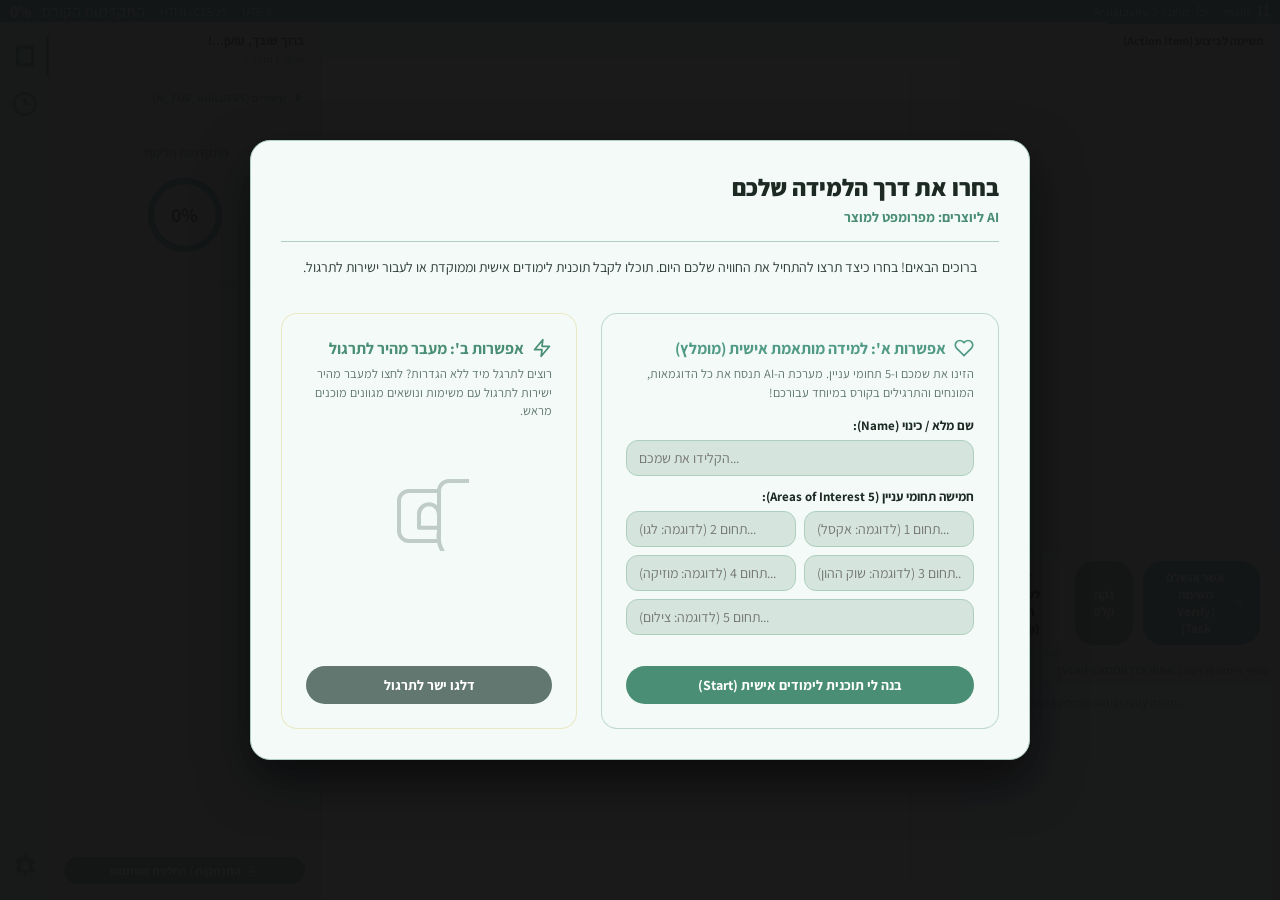
==== index.html @ 53466cd1 "feat: design premium side-by-side path choice layout on onboarding screen" ====
<!DOCTYPE html>
<html lang="he" dir="rtl">
<head>
    <meta charset="UTF-8">
    <meta name="viewport" content="width=device-width, initial-scale=1.0">
    <title>AI ליוצרים: מפרומפט למוצר | AI for Builders</title>
    <!-- Google Fonts: Assistant for Hebrew, Fira Code for code snippets -->
    <link rel="preconnect" href="https://fonts.googleapis.com">
    <link rel="preconnect" href="https://fonts.gstatic.com" crossorigin>
    <link href="https://fonts.googleapis.com/css2?family=Assistant:wght@300;400;600;700;800&family=Fira+Code:wght@400;500;700&display=swap" rel="stylesheet">
    <link rel="stylesheet" href="styles.css">
</head>
<body class="ide-theme-vscode">
    <div class="app-container">
        <!-- Status Bar at the very bottom -->
        <footer class="ide-status-bar">
            <div class="status-left">
                <span class="status-item git-branch">
                    <svg class="icon" viewBox="0 0 16 16" width="14" height="14"><path fill="currentColor" d="M5 3.25a.75.75 0 1 1-1.5 0 .75.75 0 0 1 1.5 0zm0 2.122a2.25 2.25 0 1 0-1.5 0v5.256a2.251 2.251 0 1 0 1.5 0V5.372zm-1.5 7.378a.75.75 0 1 1 1.5 0 .75.75 0 0 1-1.5 0zm9.25-9.5a.75.75 0 1 1-1.5 0 .75.75 0 0 1 1.5 0zm0 2.122a2.25 2.25 0 1 0-1.5 0v5.256a2.251 2.251 0 1 0 1.5 0V5.372zm-1.5 7.378a.75.75 0 1 1 1.5 0 .75.75 0 0 1-1.5 0z"></path></svg>
                    <span>main</span>
                </span>
                <span class="status-item sync-status">
                    <svg class="icon spin" viewBox="0 0 16 16" width="14" height="14"><path fill="currentColor" d="M8 3a5 5 0 1 0 4.546 2.914.5.5 0 0 1 .908-.417A6 6 0 1 1 8 2v1z"></path><path fill="currentColor" d="M8 4.4a.5.5 0 0 1 .5.5v3a.5.5 0 0 1-.5.5H5a.5.5 0 0 1 0-1h2.5V4.9a.5.5 0 0 1 .5-.5z"></path></svg>
                    <span id="sync-text">מחובר ל-Antigravity</span>
                </span>
            </div>
            <div class="status-right">
                <span class="status-item">UTF-8</span>
                <span class="status-item">HTML/CSS/JS</span>
                <span class="status-item project-progress-percent">התקדמות הקורס: <strong id="progress-percent">0%</strong></span>
            </div>
        </footer>

        <!-- Main IDE Layout -->
        <main class="ide-workspace">
            
            <!-- 1. Activity Bar (RTL rightmost panel) -->
            <nav class="ide-activity-bar">
                <div class="activity-top">
                    <button class="activity-btn active" data-tab="explorer" title="סייר קבצים (שיעורים)">
                        <svg viewBox="0 0 16 16" width="24" height="24"><path fill="currentColor" d="M12.5 1h-9c-.8 0-1.5.7-1.5 1.5v11c0 .8.7 1.5 1.5 1.5h9c.8 0 1.5-.7 1.5-1.5v-11c0-.8-.7-1.5-1.5-1.5zm-.5 12h-8V3h8v10z"></path></svg>
                    </button>
                    <button class="activity-btn" id="btn-progress-sidebar" title="מדד התקדמות">
                        <svg viewBox="0 0 16 16" width="24" height="24"><path fill="currentColor" d="M8 0a8 8 0 1 0 8 8A8 8 0 0 0 8 0zm0 14.5a6.5 6.5 0 1 1 6.5-6.5 6.51 6.51 0 0 1-6.5 6.5zM9 4H7v5h5V7H9z"></path></svg>
                    </button>
                </div>
                <div class="activity-bottom">
                    <button class="activity-btn" id="btn-settings" title="הגדרות עיצוב">
                        <svg viewBox="0 0 16 16" width="24" height="24"><path fill="currentColor" d="M9.1 1.046a1 1 0 0 0-1.9 0l-.3 1.503a5.53 5.53 0 0 0-1.12.647l-1.393-.687a1 1 0 0 0-1.3.364l-1 1.732a1 1 0 0 0 .22 1.348l1.192.937a5.57 5.57 0 0 0 0 1.298l-1.192.937a1 1 0 0 0-.22 1.348l1 1.732a1 1 0 0 0 1.3.364l1.393-.687a5.53 5.53 0 0 0 1.12.647l.3 1.503a1 1 0 0 0 1.9 0l.3-1.503a5.53 5.53 0 0 0 1.12-.647l1.393.687a1 1 0 0 0 1.3-.364l1-1.732a1 1 0 0 0-.22-1.348l-1.192-.937a5.57 5.57 0 0 0 0-1.298l1.192-.937a1 1 0 0 0 .22-1.348l-1-1.732a1 1 0 0 0-1.3-.364l-1.393.687a5.53 5.53 0 0 0-1.12-.647L9.1 1.046zM8 11a3 3 0 1 1 0-6 3 3 0 0 1 0 6z"></path></svg>
                    </button>
                </div>
            </nav>

            <!-- 2. Sidebar (Explorer & Lessons List) -->
            <aside class="ide-sidebar" id="explorer-sidebar">
                <div class="sidebar-header" id="sidebar-user-header">
                    <div style="font-weight: 700; color: var(--text-header); font-size: 13px;">ברוך שובך, <span id="sidebar-username">טוען...</span>!</div>
                    <div style="font-size: 11px; color: var(--text-muted); margin-top: 3px;">שיעור <span id="sidebar-lesson-count">1</span> מתוך 6</div>
                </div>
                <div class="sidebar-section">
                    <div class="section-title">
                        <svg class="icon dropdown-icon" viewBox="0 0 16 16" width="12" height="12"><path fill="currentColor" d="M12.14 8.753l-5.482 4.796c-.646.566-1.658.106-1.658-.753V3.204a1 1 0 0 1 1.659-.753l5.48 4.796a1 1 0 0 1 0 1.506z"></path></svg>
                        <span>שיעורים (AI_FOR_BUILDERS)</span>
                    </div>
                    <ul class="file-list" id="lessons-list">
                        <!-- Populated by JS with locking logic -->
                    </ul>
                </div>

                <!-- Course Progress Visualizer inside Sidebar -->
                <div class="sidebar-section progress-section">
                    <div class="section-title">
                        <span>התקדמות הלימוד</span>
                    </div>
                    <div class="progress-container-sidebar">
                        <div class="progress-radial">
                            <svg class="progress-ring" width="80" height="80">
                                <circle class="progress-ring__circle-bg" stroke="#2d2d2d" stroke-width="6" fill="transparent" r="34" cx="40" cy="40"/>
                                <circle class="progress-ring__circle" id="radial-progress-bar" stroke="var(--accent-color)" stroke-width="6" fill="transparent" r="34" cx="40" cy="40"/>
                            </svg>
                            <div class="progress-text-center" id="radial-progress-text">0%</div>
                        </div>
                        <ul class="lesson-checkmarks" id="lesson-checkmarks-list">
                            <!-- Populated by JS -->
                        </ul>
                    </div>
                </div>
                <!-- User Action Section (Persistent Log Out / Switch User) -->
                <div class="sidebar-section user-section" style="margin-top: auto; padding: 15px; border-top: 1px solid var(--border-color); display: flex; justify-content: center;">
                    <button class="btn btn-secondary" id="btn-logout" style="width: 100%; font-size: 12px; padding: 6px 12px; justify-content: center; border-radius: 20px;">
                        <svg viewBox="0 0 16 16" width="12" height="12" style="margin-left: 6px;"><path fill="currentColor" d="M12 1h-8a1 1 0 0 0-1 1v12a1 1 0 0 0 1 1h8a1 1 0 0 0 1-1v-2a.5.5 0 0 0-1 0v2H4V2h8v2a.5.5 0 0 0 1 0V2a1 1 0 0 0-1-1zm-2 3.5a.5.5 0 0 0-.5-.5h-2a.5.5 0 0 0 0 1h2a.5.5 0 0 0 .5-.5zM7.854 10.854a.5.5 0 0 0 0-.708L6.207 8.5H12.5a.5.5 0 0 0 0-1H6.207l1.647-1.646a.5.5 0 0 0-.708-.708l-2.5 2.5a.5.5 0 0 0 0 .708l2.5 2.5a.5.5 0 0 0 .708 0z"></path></svg>
                        <span>התנתקות / החלפת משתמש</span>
                    </button>
                </div>
            </aside>

            <!-- 3. Main Editor Panel (Lesson content) -->
            <section class="ide-editor-container">
                <!-- Editor Tab Bar -->
                <div class="editor-tab-bar" id="tab-bar">
                    <!-- Populated by JS based on open tabs -->
                </div>
                <!-- Editor Code Content -->
                <div class="editor-content-area" id="editor-body">
                    <!-- HTML representation of lesson Markdown, styled like VS Code editor -->
                    <div class="editor-window">
                        <div class="line-numbers" id="editor-line-numbers">
                            <!-- Dynamic line numbers -->
                        </div>
                        <div class="code-viewport" id="editor-text-content">
                            <!-- Lesson Content in Hebrew, populated by JS -->
                        </div>
                    </div>
                </div>
            </section>

            <!-- 4. Split Panel (Left side in RTL: Sandbox & Terminal) -->
            <section class="ide-sandbox-container">
                <div class="panel-header">
                    <div class="tab active" id="tab-sandbox">משימה לביצוע (Action Item)</div>
                </div>
                
                <!-- Sandbox Content (contains action steps and inputs) -->
                <div class="sandbox-content" id="sandbox-viewport">
                    <!-- Dynamically injected action items (inputs/textareas) -->
                </div>

                <!-- Run Simulator Actions (Unified Submit buttons) -->
                <div class="sandbox-actions">
                    <button class="btn btn-primary" id="btn-run-code">
                        <svg viewBox="0 0 16 16" width="14" height="14" style="margin-left: 6px;"><path fill="currentColor" d="M12 2H4a2 2 0 0 0-2 2v8a2 2 0 0 0 2 2h8a2 2 0 0 0 2-2V4a2 2 0 0 0-2-2zm-1 9H5V5h6v6z"></path></svg>
                        <span>אשר והשלם משימה (Verify Task)</span>
                    </button>
                    <button class="btn btn-secondary" id="btn-reset-sandbox">נקה קלט</button>
                    <button class="btn btn-skip" id="btn-skip-lesson">דלג לשיעור הבא (Skip)</button>
                </div>

                <!-- Integrated Terminal Panel (Bottom of sandbox area) -->
                <div class="ide-terminal-panel">
                    <div class="terminal-header">
                        <span class="terminal-title">מסוף אימות פרויקט (Verification Terminal)</span>
                        <div class="terminal-controls">
                            <button id="clear-terminal" title="נקה מסוף">
                                <svg viewBox="0 0 16 16" width="12" height="12"><path fill="currentColor" d="M8 15A7 7 0 1 1 8 1a7 7 0 0 1 0 14zm0-1A6 6 0 1 0 8 2a6 6 0 0 0 0 12zm2.854-8.854a.5.5 0 0 1 0 .708L8.707 8l2.147 2.146a.5.5 0 0 1-.708.708L8 8.707l-2.146 2.147a.5.5 0 0 1-.708-.708L7.293 8 5.146 5.854a.5.5 0 0 1 .708-.708L8 7.293l2.146-2.147a.5.5 0 0 1 .708 0z"></path></svg>
                            </button>
                        </div>
                    </div>
                    <div class="terminal-body" id="terminal-output">
                        <div class="terminal-line system-msg">מערכת אימות המשימות של Antigravity מוכנה...</div>
                    </div>
                </div>
            </section>

        </main>
    </div>

    <!-- Onboarding Overlay (Module 0) -->
    <div id="onboarding-overlay" class="onboarding-overlay">
        <div class="onboarding-card">
            <div class="onboarding-header">
                <h2>בחרו את דרך הלמידה שלכם</h2>
                <div class="onboarding-subtitle">AI ליוצרים: מפרומפט למוצר</div>
            </div>
            <div class="onboarding-body">
                <p style="font-size: 14px; color: var(--text-main); margin-bottom: 10px; line-height: 1.5; text-align: center;">
                    ברוכים הבאים! בחרו כיצד תרצו להתחיל את החוויה שלכם היום. תוכלו לקבל תוכנית לימודים אישית וממוקדת או לעבור ישירות לתרגול.
                </p>
                
                <div class="onboarding-choices-container">
                    
                    <!-- Option A: Personalized -->
                    <div class="onboarding-choice-box option-personalized">
                        <div>
                            <div style="display: flex; align-items: center; gap: 8px; margin-bottom: 6px; color: var(--success-color);">
                                <svg width="20" height="20" viewBox="0 0 24 24" fill="none" stroke="currentColor" stroke-width="2" stroke-linecap="round" stroke-linejoin="round">
                                    <path d="M20.84 4.61a5.5 5.5 0 0 0-7.78 0L12 5.67l-1.06-1.06a5.5 5.5 0 0 0-7.78 7.78l1.06 1.06L12 21.23l7.78-7.78 1.06-1.06a5.5 5.5 0 0 0 0-7.78z"></path>
                                </svg>
                                <h3 style="font-size: 16px; font-weight: 700; margin: 0;">אפשרות א': למידה מותאמת אישית (מומלץ)</h3>
                            </div>
                            <p style="font-size: 12.5px; color: var(--text-muted); line-height: 1.5; margin-bottom: 15px;">
                                הזינו את שמכם ו-5 תחומי עניין. מערכת ה-AI תנסח את כל הדוגמאות, המונחים והתרגילים בקורס במיוחד עבורכם!
                            </p>
                            
                            <div class="onboarding-form">
                                <div class="form-group">
                                    <label for="user-name">שם מלא / כינוי (Name):</label>
                                    <input type="text" id="user-name" class="input-text-standard" placeholder="הקלידו את שמכם...">
                                </div>
                                
                                <div class="form-group">
                                    <label>חמישה תחומי עניין (5 Areas of Interest):</label>
                                    <div class="interests-grid">
                                        <input type="text" class="interest-input input-text-standard" placeholder="תחום 1 (לדוגמה: אקסל)...">
                                        <input type="text" class="interest-input input-text-standard" placeholder="תחום 2 (לדוגמה: לגו)...">
                                        <input type="text" class="interest-input input-text-standard" placeholder="תחום 3 (לדוגמה: שוק ההון)...">
                                        <input type="text" class="interest-input input-text-standard" placeholder="תחום 4 (לדוגמה: מוזיקה)...">
                                        <input type="text" class="interest-input input-text-standard" placeholder="תחום 5 (לדוגמה: צילום)..." style="grid-column: span 2;">
                                    </div>
                                </div>
                            </div>
                        </div>
                        
                        <div style="margin-top: 15px;">
                            <button id="btn-start-course" class="btn btn-primary" style="width: 100%; justify-content: center; padding: 10px 16px;">בנה לי תוכנית לימודים אישית (Start)</button>
                        </div>
                    </div>
                    
                    <!-- Option B: Quick Start -->
                    <div class="onboarding-choice-box option-quick">
                        <div>
                            <div style="display: flex; align-items: center; gap: 8px; margin-bottom: 6px; color: var(--accent-color);">
                                <svg width="20" height="20" viewBox="0 0 24 24" fill="none" stroke="currentColor" stroke-width="2" stroke-linecap="round" stroke-linejoin="round">
                                    <polygon points="13 2 3 14 12 14 11 22 21 10 12 10 13 2"></polygon>
                                </svg>
                                <h3 style="font-size: 16px; font-weight: 700; margin: 0;">אפשרות ב': מעבר מהיר לתרגול</h3>
                            </div>
                            <p style="font-size: 12.5px; color: var(--text-muted); line-height: 1.5; margin-bottom: 25px;">
                                רוצים לתרגל מיד ללא הגדרות? לחצו למעבר מהיר ישירות לתרגול עם משימות ונושאים מגוונים מוכנים מראש.
                            </p>
                            
                            <!-- Illustration -->
                            <div style="display: flex; justify-content: center; align-items: center; padding: 25px 0; color: var(--text-muted); opacity: 0.35;">
                                <svg width="80" height="80" viewBox="0 0 24 24" fill="none" stroke="currentColor" stroke-width="1.2" stroke-linecap="round" stroke-linejoin="round">
                                    <path d="M18 3a3 3 0 0 0-3 3v12a3 3 0 0 0 18 3 3 3 0 0 0 3-3V6a3 3 0 0 0-3-3z"></path>
                                    <path d="M3 18a3 3 0 0 0 3 3h9V6H6a3 3 0 0 0-3 3v9z"></path>
                                    <path d="M9 17v-4a3 3 0 0 1 6 0v4H9z"></path>
                                </svg>
                            </div>
                        </div>
                        
                        <div>
                            <button id="btn-skip-onboarding" class="btn btn-secondary" style="width: 100%; justify-content: center; padding: 10px 16px;">דלגו ישר לתרגול</button>
                        </div>
                    </div>
                    
                </div>
                
                <div id="onboarding-error" class="onboarding-error-msg" style="display: none; margin-top: 15px;"></div>
            </div>
        </div>
    </div>

    <!-- Script loading -->
    <script src="app-v3.js"></script>
</body>
</html>
---- styles.css ----
/* CSS Design System - "AI ליוצרים" IDE Aesthetic */

:root {
    /* Color Palette - Romantic Pastel Theme (Cozy Mint Green Variation) */
    --bg-darker: #D5E5DE;         /* Soft pastel grey-mint - frame background */
    --bg-dark: #F3FAF7;           /* Soft powder-mint blush - editor & card background */
    --bg-sidebar: #DBE8E2;        /* Soft dusty powder-mint - sidebar background */
    --bg-activity: #BCD4CB;       /* Muted soft steel mint - activity bar */
    --bg-tabs: #BCD4CB;           /* Tab bar inactive background */
    --bg-tab-active: #F3FAF7;     /* Active tab background (matches editor) */
    --bg-terminal: #E2ECE7;       /* Soft grey-mint console background */
    --border-color: #AECFBF;      /* Subtle soft steel mint border */
    
    /* Code Editor Syntax Colors (Pastel Mint Green Inspired) */
    --syntax-keyword: #436657;    /* Deep forest green keyword */
    --syntax-string: #B0683A;     /* Soft terracotta string */
    --syntax-comment: #688A58;    /* Muted sage green comment */
    --syntax-function: #357E88;   /* Teal function */
    --syntax-variable: #5B738A;   /* Muted blue variable */
    --syntax-number: #8C773E;     /* Soft gold number */
    --syntax-tag: #436657;
    --syntax-class: #3B7A60;      /* Soft teal-mint class */
    
    /* Visual Accents & Alerts */
    --accent-color: #498E75;      /* Forest/mint green accent */
    --accent-hover: #35725D;
    --success-color: #519B86;     /* Soft teal/mint green */
    --warning-color: #C28B63;     /* Warm peach warning/analogy */
    --error-color: #C25E5E;       /* Soft coral red error */
    --text-main: #2E3D38;         /* Deep charcoal green text */
    --text-muted: #61776F;        /* Muted slate green text */
    --text-header: #1D2A24;       /* Deep navy-forest green headers */
    
    /* Fonts */
    --font-hebrew: 'Assistant', sans-serif;
    --font-code: 'Fira Code', 'Consolas', monospace;
}

* {
    box-sizing: border-box;
    margin: 0;
    padding: 0;
    font-family: var(--font-hebrew);
}

body {
    background-color: var(--bg-darker);
    color: var(--text-main);
    overflow: hidden;
    height: 100vh;
    display: flex;
    flex-direction: column;
}

/* Base Layout Structure */
.app-container {
    display: flex;
    flex-direction: column;
    height: 100vh;
    width: 100vw;
}

.ide-workspace {
    display: flex;
    flex-direction: row-reverse; /* RTL Layout: Activity Bar & Sidebar on the Right, Editor & Sandbox on the Left */
    flex: 1;
    height: calc(100vh - 22px); /* Space for status bar */
    overflow: hidden;
}

/* 1. Activity Bar (Rightmost in RTL) */
.ide-activity-bar {
    width: 48px;
    background-color: var(--bg-activity);
    border-left: 1px solid var(--border-color);
    display: flex;
    flex-direction: column;
    justify-content: space-between;
    align-items: center;
    padding: 10px 0;
    z-index: 10;
}

.activity-btn {
    background: none;
    border: none;
    color: var(--text-muted);
    width: 48px;
    height: 48px;
    display: flex;
    align-items: center;
    justify-content: center;
    cursor: pointer;
    position: relative;
    transition: color 0.2s, background-color 0.2s;
}

.activity-btn:hover {
    color: var(--text-header);
}

.activity-btn.active {
    color: var(--accent-color);
}

.activity-btn.active::before {
    content: '';
    position: absolute;
    right: 0;
    top: 5px;
    bottom: 5px;
    width: 3px;
    background-color: var(--accent-color);
}

.activity-btn svg {
    transition: transform 0.2s;
}

.activity-btn:hover svg {
    transform: scale(1.1);
}

/* 2. Sidebar (Explorer & Lessons list) */
.ide-sidebar {
    width: calc(25% - 48px);
    min-width: 220px;
    background-color: var(--bg-sidebar);
    border-left: 1px solid var(--border-color);
    display: flex;
    flex-direction: column;
    user-select: none;
    overflow-y: auto;
    flex-shrink: 0;
}

.sidebar-header {
    padding: 10px 16px;
    border-bottom: 1px solid var(--border-color);
}

.sidebar-header h3 {
    font-size: 11px;
    text-transform: uppercase;
    font-weight: 700;
    letter-spacing: 1px;
    color: var(--text-muted);
}

.sidebar-section {
    padding: 10px 0;
    border-bottom: 1px solid var(--border-color);
}

.section-title {
    padding: 4px 16px;
    display: flex;
    align-items: center;
    font-size: 11px;
    font-weight: 700;
    color: var(--text-muted);
    text-transform: uppercase;
    cursor: pointer;
}

.section-title .icon {
    margin-left: 6px;
    transition: transform 0.2s;
}

.file-list {
    list-style: none;
    margin-top: 5px;
}

.file-item {
    display: flex;
    align-items: center;
    padding: 6px 20px 6px 10px;
    font-size: 13px;
    color: var(--text-main);
    cursor: pointer;
    transition: background-color 0.2s;
    border-right: 2px solid transparent;
}

.file-item:hover {
    background-color: var(--bg-activity);
}

.file-item.active {
    background-color: var(--bg-activity);
    color: var(--text-header);
    border-right-color: var(--accent-color);
}

.file-item.locked {
    opacity: 0.4;
    cursor: not-allowed;
    pointer-events: none; /* Disable click when locked */
}

.file-item.locked:hover {
    background: none;
}

.file-item .file-icon {
    margin-left: 8px;
    display: flex;
    align-items: center;
}

.file-item .checkmark-status {
    margin-right: auto;
    font-size: 10px;
    font-weight: bold;
    padding: 2px 6px;
    border-radius: 8px;
    background-color: #D2EADF;
}

.file-item.completed .checkmark-status {
    background-color: rgba(121, 194, 173, 0.2);
    color: var(--success-color);
}

.file-item.active-working .checkmark-status {
    background-color: rgba(73, 142, 117, 0.15);
    color: var(--accent-color);
}

/* Sidebar Progress Panel */
.progress-section {
    display: flex;
    flex-direction: column;
    align-items: center;
    padding: 15px;
}

.progress-section .section-title {
    font-size: 13px;
}

.progress-container-sidebar {
    display: flex;
    flex-direction: column;
    align-items: center;
    width: 100%;
    margin-top: 10px;
}

.progress-radial {
    position: relative;
    display: flex;
    align-items: center;
    justify-content: center;
    margin-bottom: 12px;
}

.progress-ring__circle {
    transition: stroke-dashoffset 0.35s;
    transform: rotate(-90deg);
    transform-origin: 50% 50%;
}

.progress-text-center {
    position: absolute;
    font-size: 20px;
    font-weight: 700;
    color: var(--text-header);
}

.lesson-checkmarks {
    list-style: none;
    width: 100%;
    font-size: 15px;
    color: var(--text-muted);
}

.checkmark-item {
    display: flex;
    align-items: center;
    padding: 4px 0;
}

.checkmark-circle {
    width: 12px;
    height: 12px;
    border-radius: 50%;
    border: 1px solid var(--border-color);
    margin-left: 8px;
    display: inline-block;
    position: relative;
}

.checkmark-item.done .checkmark-circle {
    background-color: var(--success-color);
    border-color: var(--success-color);
}

.checkmark-item.done .checkmark-circle::after {
    content: '';
    position: absolute;
    left: 4px;
    top: 1px;
    width: 3px;
    height: 6px;
    border: solid black;
    border-width: 0 1.5px 1.5px 0;
    transform: rotate(45deg);
}

.checkmark-item.done {
    color: var(--text-main);
}

/* 3. Main Editor Panel (Lesson Text) */
.ide-editor-container {
    width: 50%;
    flex-shrink: 0;
    background-color: var(--bg-dark);
    display: flex;
    flex-direction: column;
    overflow: hidden;
    border-left: 1px solid var(--border-color);
}

.editor-tab-bar {
    display: flex;
    background-color: var(--bg-tabs);
    height: 35px;
    border-bottom: 1px solid var(--border-color);
    overflow-x: auto;
}

.editor-tab {
    display: flex;
    align-items: center;
    padding: 0 16px;
    font-size: 13px;
    color: var(--text-muted);
    background-color: var(--bg-tabs);
    border-left: 1px solid var(--border-color);
    cursor: pointer;
    transition: background-color 0.2s, color 0.2s;
}

.editor-tab.active {
    background-color: var(--bg-tab-active);
    color: var(--text-header);
    border-top: 2px solid var(--accent-color);
    border-top-left-radius: 8px;
    border-top-right-radius: 8px;
    height: 35px;
}

.editor-tab:hover:not(.active) {
    background-color: #D2EADF;
    color: var(--text-main);
}

.editor-tab .close-tab {
    margin-right: 8px;
    font-size: 11px;
    opacity: 0;
    transition: opacity 0.2s;
}

.editor-tab:hover .close-tab {
    opacity: 0.6;
}

.editor-tab .close-tab:hover {
    opacity: 1;
}

/* Code Editor Window */
.editor-content-area {
    flex: 1;
    overflow-y: auto;
    position: relative;
}

.editor-window {
    display: flex;
    padding: 15px;
    min-height: 100%;
}

.line-numbers {
    width: 35px;
    text-align: left;
    color: #5a5a5a;
    font-family: var(--font-code);
    font-size: 13px;
    line-height: 1.6;
    user-select: none;
    border-left: 1px solid var(--border-color);
    padding-left: 8px;
}

.code-viewport {
    flex: 1;
    padding-right: 15px;
    line-height: 1.6;
    font-size: 15px;
}

/* Formatting for markdown-like lesson text */
.lesson-h1 {
    font-size: 22px;
    font-weight: 800;
    color: var(--text-header);
    margin-bottom: 15px;
    border-bottom: 1px solid var(--border-color);
    padding-bottom: 8px;
}

.lesson-h2 {
    font-size: 16px;
    font-weight: 700;
    color: var(--syntax-class);
    margin: 20px 0 10px 0;
}

.lesson-p {
    margin-bottom: 12px;
    color: var(--text-main);
}

/* Analogy block highlight */
.analogy-box {
    background-color: rgba(234, 162, 130, 0.1);
    border-right: 4px solid var(--warning-color);
    padding: 12px 16px;
    margin: 15px 0;
    border-radius: 12px;
}

.analogy-box strong {
    color: var(--warning-color);
}

/* Technical alert block */
.tech-box {
    background-color: rgba(166, 91, 125, 0.08);
    border-right: 4px solid var(--syntax-keyword);
    padding: 12px 16px;
    margin: 15px 0;
    border-radius: 12px;
}

.tech-box strong {
    color: var(--syntax-keyword);
}

/* Code Snippets within lessons */
.lesson-code-block {
    background-color: var(--bg-darker);
    border: 1px solid var(--border-color);
    border-radius: 12px;
    padding: 10px 14px;
    margin: 12px 0;
    font-family: var(--font-code);
    font-size: 13px;
    direction: ltr;
    text-align: left;
    overflow-x: auto;
}

/* Syntax Highlighting Utilities */
.keyword { color: var(--syntax-keyword); font-weight: bold; }
.string { color: var(--syntax-string); }
.comment { color: var(--syntax-comment); font-style: italic; }
.fn { color: var(--syntax-function); }
.var { color: var(--syntax-variable); }
.num { color: var(--syntax-number); }

/* 4. Split Sandbox Panel (Leftmost in RTL) */
.ide-sandbox-container {
    width: 25%;
    flex-shrink: 0;
    background-color: var(--bg-darker);
    display: flex;
    flex-direction: column;
    overflow: hidden;
}

.panel-header {
    display: flex;
    background-color: var(--bg-sidebar);
    border-bottom: 1px solid var(--border-color);
    height: 35px;
}

.panel-header .tab {
    padding: 0 16px;
    font-size: 12px;
    color: var(--text-muted);
    display: flex;
    align-items: center;
    border-left: 1px solid var(--border-color);
    font-weight: 700;
}

.panel-header .tab.active {
    background-color: var(--bg-darker);
    color: var(--text-header);
    border-top: 2px solid var(--accent-color);
    height: 35px;
}

.sandbox-content {
    flex: 1.3;
    padding: 20px;
    overflow-y: auto;
    display: flex;
    flex-direction: column;
    gap: 15px;
}

.sandbox-actions {
    padding: 10px 20px;
    background-color: var(--bg-sidebar);
    border-top: 1px solid var(--border-color);
    display: flex;
    gap: 10px;
    justify-content: flex-start;
}

.btn {
    padding: 8px 18px;
    font-size: 13px;
    font-weight: 700;
    border-radius: 20px;
    border: none;
    cursor: pointer;
    transition: background-color 0.2s, transform 0.1s;
    display: flex;
    align-items: center;
}

.btn:active {
    transform: scale(0.98);
}

.btn-primary {
    background-color: var(--accent-color);
    color: #ffffff;
}

.btn-primary:hover {
    background-color: var(--accent-hover);
}

.btn-secondary {
    background-color: var(--text-muted);
    color: #ffffff;
}

.btn-secondary:hover {
    background-color: var(--text-main);
}

/* Integrated Terminal styles */
.ide-terminal-panel {
    flex: 0.7;
    background-color: var(--bg-terminal);
    border-top: 1px solid var(--border-color);
    display: flex;
    flex-direction: column;
    overflow: hidden;
}

.terminal-header {
    height: 28px;
    background-color: var(--bg-sidebar);
    border-bottom: 1px solid var(--border-color);
    padding: 0 12px;
    display: flex;
    justify-content: space-between;
    align-items: center;
}

.terminal-title {
    font-size: 11px;
    font-weight: 700;
    text-transform: uppercase;
    color: var(--text-muted);
}

.terminal-controls button {
    background: none;
    border: none;
    color: var(--text-muted);
    cursor: pointer;
    display: flex;
    align-items: center;
}

.terminal-controls button:hover {
    color: var(--text-header);
}

.terminal-body {
    flex: 1;
    padding: 10px;
    overflow-y: auto;
    font-family: var(--font-code);
    font-size: 12px;
    line-height: 1.5;
    direction: ltr;
    text-align: left;
}

.terminal-line {
    margin-bottom: 4px;
    word-break: break-all;
}

.terminal-line.system-msg {
    color: var(--text-muted);
}

.terminal-line.cmd-prompt::before {
    content: "$ ";
    color: var(--success-color);
}

.terminal-line.cmd-prompt {
    color: var(--text-header);
}

.terminal-line.success-msg {
    color: var(--success-color);
}

.terminal-line.error-msg {
    color: var(--error-color);
}

.terminal-line.warning-msg {
    color: var(--warning-color);
}

.terminal-line.info-msg {
    color: var(--syntax-variable);
}

/* Action Item Box Widgets */
.action-box-container {
    border: 1px solid var(--border-color);
    border-radius: 16px;
    background-color: var(--bg-dark);
    padding: 16px;
    display: flex;
    flex-direction: column;
    gap: 12px;
    box-shadow: 0 4px 15px rgba(73, 142, 117, 0.05);
}

.action-header {
    display: flex;
    align-items: center;
    gap: 8px;
    border-bottom: 1px solid var(--border-color);
    padding-bottom: 8px;
}

.action-badge {
    background-color: rgba(73, 142, 117, 0.12);
    color: var(--accent-color);
    font-size: 12px;
    font-weight: 800;
    padding: 2px 8px;
    border-radius: 8px;
    text-transform: uppercase;
}

.action-title {
    font-size: 15px;
    font-weight: 700;
    color: var(--text-header);
}

.action-steps {
    font-size: 14px;
    line-height: 1.5;
    color: var(--text-main);
}

.action-steps ol {
    margin-right: 18px;
}

.action-link-btn {
    background-color: rgba(73, 142, 117, 0.05);
    border: 1px solid var(--accent-color);
    color: var(--accent-color);
    text-decoration: none;
    padding: 8px 16px;
    border-radius: 20px;
    font-size: 13px;
    font-weight: bold;
    display: inline-flex;
    align-items: center;
    justify-content: center;
    gap: 6px;
    transition: background-color 0.2s;
    margin-top: 5px;
}

.action-link-btn:hover {
    background-color: rgba(73, 142, 117, 0.2);
}

/* Form Styles for Action Submissions */
.action-input-area {
    display: flex;
    flex-direction: column;
    gap: 8px;
    margin-top: 5px;
}

.action-input-area label {
    font-size: 13px;
    font-weight: bold;
    color: var(--success-color);
}

.textarea-monospace {
    font-family: var(--font-code);
    background-color: var(--bg-darker);
    border: 1px solid var(--border-color);
    color: var(--text-main);
    border-radius: 12px;
    padding: 10px;
    font-size: 13px;
    min-height: 120px;
    resize: vertical;
    direction: ltr;
    text-align: left;
}

.textarea-monospace:focus {
    outline: none;
    border-color: var(--success-color);
}

.input-text-standard {
    background-color: var(--bg-darker);
    border: 1px solid var(--border-color);
    color: var(--text-main);
    border-radius: 12px;
    padding: 8px 12px;
    font-size: 14px;
    direction: ltr;
    text-align: left;
}

.input-text-standard:focus {
    outline: none;
    border-color: var(--success-color);
}

.checkbox-container {
    display: flex;
    align-items: center;
    gap: 8px;
    cursor: pointer;
    font-size: 14px;
    user-select: none;
}

.checkbox-container input {
    width: 16px;
    height: 16px;
    cursor: pointer;
}

/* General Layout Utilities */
.ide-status-bar {
    height: 22px;
    background-color: var(--accent-color);
    color: #ffffff;
    display: flex;
    justify-content: space-between;
    align-items: center;
    padding: 0 10px;
    font-size: 12px;
    z-index: 10;
    direction: rtl;
}

.project-progress-percent {
    font-size: 16px;
}

.status-left, .status-right {
    display: flex;
    align-items: center;
    gap: 15px;
}

.status-item {
    display: flex;
    align-items: center;
    gap: 6px;
}

.icon {
    display: inline-block;
    vertical-align: middle;
}

.icon.spin {
    animation: rotate 2s linear infinite;
}

@keyframes rotate {
    100% {
        transform: rotate(-360deg);
    }
}

/* Animations & Transitions */
.fade-in {
    animation: fadeIn 0.3s ease-in-out;
}

@keyframes fadeIn {
    from { opacity: 0; transform: translateY(4px); }
    to { opacity: 1; transform: translateY(0); }
}

/* Responsive UI Adjustments */
@media (max-width: 1024px) {
    .ide-workspace {
        flex-direction: column;
        overflow-y: auto;
        height: auto;
    }
    .ide-sidebar {
        width: 100%;
        height: 200px;
    }
    .ide-editor-container {
        width: 100%;
        height: 400px;
    }
    .ide-sandbox-container {
        width: 100%;
        height: 600px;
    }
}

/* Module 0 Onboarding Overlay */
.onboarding-overlay {
    position: fixed;
    top: 0;
    left: 0;
    width: 100vw;
    height: 100vh;
    background-color: rgba(17, 17, 18, 0.96);
    display: flex;
    justify-content: center;
    align-items: center;
    z-index: 1000;
    transition: opacity 0.3s ease-in-out;
}

.onboarding-card {
    width: 780px;
    max-width: 95%;
    background-color: var(--bg-dark);
    border: 1px solid var(--border-color);
    border-radius: 20px;
    padding: 30px;
    display: flex;
    flex-direction: column;
    box-shadow: 0 20px 50px rgba(0, 0, 0, 0.6);
    animation: slideUp 0.3s ease-out;
    direction: rtl;
}

@keyframes slideUp {
    from { transform: translateY(20px); opacity: 0; }
    to { transform: translateY(0); opacity: 1; }
}

.onboarding-header {
    border-bottom: 1px solid var(--border-color);
    padding-bottom: 15px;
    margin-bottom: 15px;
}

.onboarding-header h2 {
    font-size: 24px;
    font-weight: 800;
    color: var(--text-header);
}

.onboarding-subtitle {
    font-size: 14px;
    color: var(--accent-color);
    margin-top: 5px;
    font-weight: bold;
}

.onboarding-body {
    display: flex;
    flex-direction: column;
    gap: 15px;
}

.onboarding-choices-container {
    display: flex;
    gap: 24px;
    align-items: stretch;
    margin-top: 10px;
}

.onboarding-choice-box {
    flex: 1;
    display: flex;
    flex-direction: column;
    background: rgba(255, 255, 255, 0.015);
    border: 1.5px solid var(--border-color);
    border-radius: 16px;
    padding: 24px;
    gap: 16px;
    justify-content: space-between;
    transition: all 0.25s ease-in-out;
}

.onboarding-choice-box:hover {
    transform: translateY(-3px);
    background: rgba(255, 255, 255, 0.035);
    box-shadow: 0 10px 25px rgba(0, 0, 0, 0.4);
}

.onboarding-choice-box.option-personalized {
    border-color: rgba(73, 142, 117, 0.3);
}

.onboarding-choice-box.option-personalized:hover {
    border-color: var(--success-color);
    box-shadow: 0 10px 25px rgba(73, 142, 117, 0.15);
}

.onboarding-choice-box.option-quick {
    border-color: rgba(204, 167, 0, 0.2);
}

.onboarding-choice-box.option-quick:hover {
    border-color: var(--accent-color);
    box-shadow: 0 10px 25px rgba(204, 167, 0, 0.15);
}

.onboarding-form {
    display: flex;
    flex-direction: column;
    gap: 12px;
}

.form-group {
    display: flex;
    flex-direction: column;
    gap: 6px;
}

.form-group label {
    font-size: 13px;
    font-weight: bold;
    color: var(--text-header);
}

.interests-grid {
    display: grid;
    grid-template-columns: 1fr 1fr;
    gap: 8px;
}

@media (max-width: 768px) {
    .onboarding-choices-container {
        flex-direction: column;
    }
    .onboarding-card {
        padding: 20px;
    }
}

.onboarding-error-msg {
    color: var(--error-color);
    font-size: 14px;
    font-weight: bold;
    background-color: rgba(233, 128, 128, 0.15);
    border: 1px solid rgba(233, 128, 128, 0.25);
    border-radius: 12px;
    padding: 10px 15px;
}

.onboarding-card .input-text-standard {
    font-size: 14px;
}

.onboarding-card .btn {
    font-size: 14px;
}
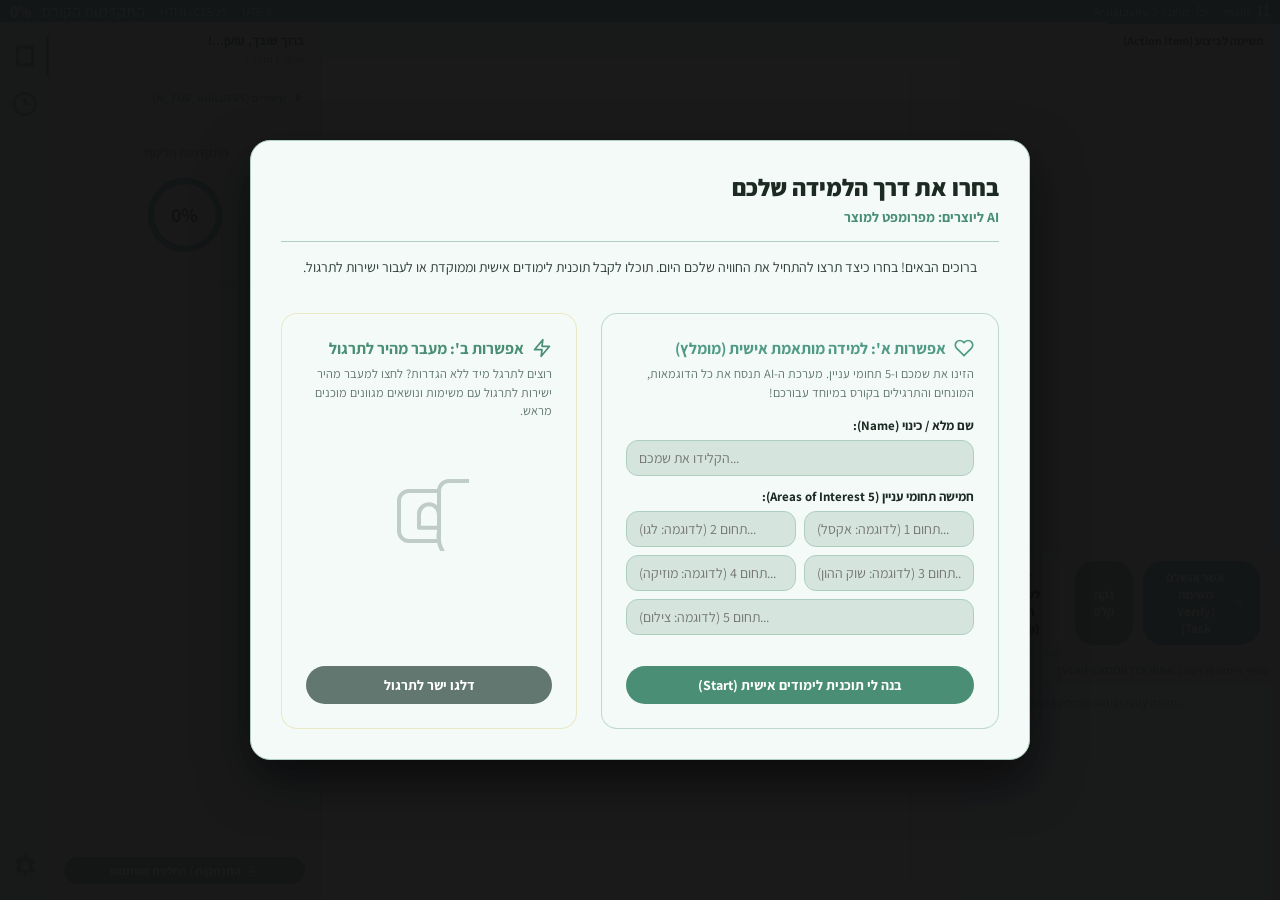
==== commit 04bef1ac: "feat: integrate Gemini GEM lesson as Lesson 2 (7 lessons total)" ====
--- a/index.html
+++ b/index.html
@@ -55,7 +55,7 @@
             <aside class="ide-sidebar" id="explorer-sidebar">
                 <div class="sidebar-header" id="sidebar-user-header">
                     <div style="font-weight: 700; color: var(--text-header); font-size: 13px;">ברוך שובך, <span id="sidebar-username">טוען...</span>!</div>
-                    <div style="font-size: 11px; color: var(--text-muted); margin-top: 3px;">שיעור <span id="sidebar-lesson-count">1</span> מתוך 6</div>
+                    <div style="font-size: 11px; color: var(--text-muted); margin-top: 3px;">שיעור <span id="sidebar-lesson-count">1</span> מתוך 7</div>
                 </div>
                 <div class="sidebar-section">
                     <div class="section-title">
@@ -184,17 +184,17 @@
                             <div class="onboarding-form">
                                 <div class="form-group">
                                     <label for="user-name">שם מלא / כינוי (Name):</label>
-                                    <input type="text" id="user-name" class="input-text-standard" placeholder="הקלידו את שמכם...">
+                                    <input type="text" id="user-name" value="" autocomplete="off" class="input-text-standard" placeholder="הקלידו את שמכם...">
                                 </div>
                                 
                                 <div class="form-group">
                                     <label>חמישה תחומי עניין (5 Areas of Interest):</label>
                                     <div class="interests-grid">
-                                        <input type="text" class="interest-input input-text-standard" placeholder="תחום 1 (לדוגמה: אקסל)...">
-                                        <input type="text" class="interest-input input-text-standard" placeholder="תחום 2 (לדוגמה: לגו)...">
-                                        <input type="text" class="interest-input input-text-standard" placeholder="תחום 3 (לדוגמה: שוק ההון)...">
-                                        <input type="text" class="interest-input input-text-standard" placeholder="תחום 4 (לדוגמה: מוזיקה)...">
-                                        <input type="text" class="interest-input input-text-standard" placeholder="תחום 5 (לדוגמה: צילום)..." style="grid-column: span 2;">
+                                        <input type="text" value="" autocomplete="off" class="interest-input input-text-standard" placeholder="תחום 1 (לדוגמה: אקסל)...">
+                                        <input type="text" value="" autocomplete="off" class="interest-input input-text-standard" placeholder="תחום 2 (לדוגמה: לגו)...">
+                                        <input type="text" value="" autocomplete="off" class="interest-input input-text-standard" placeholder="תחום 3 (לדוגמה: שוק ההון)...">
+                                        <input type="text" value="" autocomplete="off" class="interest-input input-text-standard" placeholder="תחום 4 (לדוגמה: מוזיקה)...">
+                                        <input type="text" value="" autocomplete="off" class="interest-input input-text-standard" placeholder="תחום 5 (לדוגמה: צילום)..." style="grid-column: span 2;">
                                     </div>
                                 </div>
                             </div>
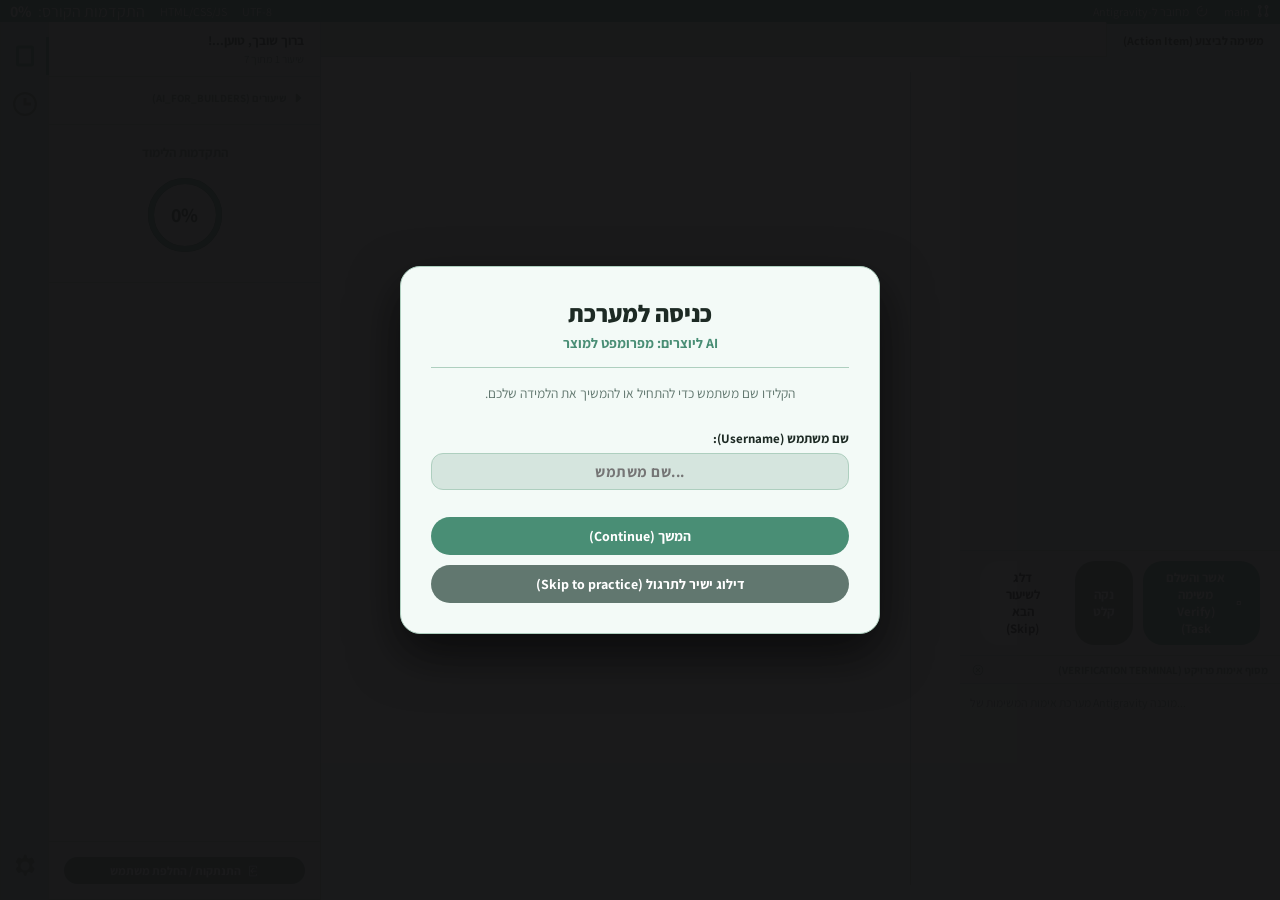
==== commit 7016b5f3: "Implement minimalist login and onboarding flow with multi-user persistence and old-user migration fa" ====
--- a/index.html
+++ b/index.html
@@ -156,85 +156,47 @@
 
     <!-- Onboarding Overlay (Module 0) -->
     <div id="onboarding-overlay" class="onboarding-overlay">
-        <div class="onboarding-card">
-            <div class="onboarding-header">
-                <h2>בחרו את דרך הלמידה שלכם</h2>
+        <div class="onboarding-card" style="width: 480px;">
+            <div class="onboarding-header" style="text-align: center;">
+                <h2 id="onboarding-title">כניסה למערכת</h2>
                 <div class="onboarding-subtitle">AI ליוצרים: מפרומפט למוצר</div>
             </div>
+            
             <div class="onboarding-body">
-                <p style="font-size: 14px; color: var(--text-main); margin-bottom: 10px; line-height: 1.5; text-align: center;">
-                    ברוכים הבאים! בחרו כיצד תרצו להתחיל את החוויה שלכם היום. תוכלו לקבל תוכנית לימודים אישית וממוקדת או לעבור ישירות לתרגול.
-                </p>
-                
-                <div class="onboarding-choices-container">
+                <!-- Step 1: Login Form -->
+                <div id="login-step-1" class="onboarding-form">
+                    <p style="font-size: 13.5px; color: var(--text-muted); line-height: 1.5; margin-bottom: 15px; text-align: center;">
+                        הקלידו שם משתמש כדי להתחיל או להמשיך את הלמידה שלכם.
+                    </p>
+                    <div class="form-group">
+                        <label for="login-username">שם משתמש (Username):</label>
+                        <input type="text" id="login-username" autocomplete="off" class="input-text-standard" placeholder="שם משתמש..." style="text-align: center; font-size: 15px; font-weight: bold; letter-spacing: 0.5px;">
+                    </div>
+                    <div style="display: flex; flex-direction: column; gap: 10px; margin-top: 15px;">
+                        <button id="btn-login-continue" class="btn btn-primary" style="justify-content: center; padding: 10px 16px; font-weight: bold;">המשך (Continue)</button>
+                        <button id="btn-login-skip" class="btn btn-secondary" style="justify-content: center; padding: 10px 16px;">דילוג ישיר לתרגול (Skip to practice)</button>
+                    </div>
+                </div>
+
+                <!-- Step 2: Interests Selection (Grid of pre-defined chips) -->
+                <div id="login-step-2" style="display: none; flex-direction: column; gap: 12px;">
+                    <p style="font-size: 13.5px; color: var(--text-muted); line-height: 1.5; text-align: center; margin-bottom: 10px;">
+                        בחרו <strong>בדיוק 5</strong> תחומי עניין מתוך הרשימה כדי להתאים אישית את תרגולי ה-AI שלכם:
+                    </p>
                     
-                    <!-- Option A: Personalized -->
-                    <div class="onboarding-choice-box option-personalized">
-                        <div>
-                            <div style="display: flex; align-items: center; gap: 8px; margin-bottom: 6px; color: var(--success-color);">
-                                <svg width="20" height="20" viewBox="0 0 24 24" fill="none" stroke="currentColor" stroke-width="2" stroke-linecap="round" stroke-linejoin="round">
-                                    <path d="M20.84 4.61a5.5 5.5 0 0 0-7.78 0L12 5.67l-1.06-1.06a5.5 5.5 0 0 0-7.78 7.78l1.06 1.06L12 21.23l7.78-7.78 1.06-1.06a5.5 5.5 0 0 0 0-7.78z"></path>
-                                </svg>
-                                <h3 style="font-size: 16px; font-weight: 700; margin: 0;">אפשרות א': למידה מותאמת אישית (מומלץ)</h3>
-                            </div>
-                            <p style="font-size: 12.5px; color: var(--text-muted); line-height: 1.5; margin-bottom: 15px;">
-                                הזינו את שמכם ו-5 תחומי עניין. מערכת ה-AI תנסח את כל הדוגמאות, המונחים והתרגילים בקורס במיוחד עבורכם!
-                            </p>
-                            
-                            <div class="onboarding-form">
-                                <div class="form-group">
-                                    <label for="user-name">שם מלא / כינוי (Name):</label>
-                                    <input type="text" id="user-name" value="" autocomplete="off" class="input-text-standard" placeholder="הקלידו את שמכם...">
-                                </div>
-                                
-                                <div class="form-group">
-                                    <label>חמישה תחומי עניין (5 Areas of Interest):</label>
-                                    <div class="interests-grid">
-                                        <input type="text" value="" autocomplete="off" class="interest-input input-text-standard" placeholder="תחום 1 (לדוגמה: אקסל)...">
-                                        <input type="text" value="" autocomplete="off" class="interest-input input-text-standard" placeholder="תחום 2 (לדוגמה: לגו)...">
-                                        <input type="text" value="" autocomplete="off" class="interest-input input-text-standard" placeholder="תחום 3 (לדוגמה: שוק ההון)...">
-                                        <input type="text" value="" autocomplete="off" class="interest-input input-text-standard" placeholder="תחום 4 (לדוגמה: מוזיקה)...">
-                                        <input type="text" value="" autocomplete="off" class="interest-input input-text-standard" placeholder="תחום 5 (לדוגמה: צילום)..." style="grid-column: span 2;">
-                                    </div>
-                                </div>
-                            </div>
-                        </div>
-                        
-                        <div style="margin-top: 15px;">
-                            <button id="btn-start-course" class="btn btn-primary" style="width: 100%; justify-content: center; padding: 10px 16px;">בנה לי תוכנית לימודים אישית (Start)</button>
-                        </div>
+                    <div id="interests-selection-grid" class="interests-selection-grid">
+                        <!-- Populated dynamically by JavaScript -->
                     </div>
                     
-                    <!-- Option B: Quick Start -->
-                    <div class="onboarding-choice-box option-quick">
-                        <div>
-                            <div style="display: flex; align-items: center; gap: 8px; margin-bottom: 6px; color: var(--accent-color);">
-                                <svg width="20" height="20" viewBox="0 0 24 24" fill="none" stroke="currentColor" stroke-width="2" stroke-linecap="round" stroke-linejoin="round">
-                                    <polygon points="13 2 3 14 12 14 11 22 21 10 12 10 13 2"></polygon>
-                                </svg>
-                                <h3 style="font-size: 16px; font-weight: 700; margin: 0;">אפשרות ב': מעבר מהיר לתרגול</h3>
-                            </div>
-                            <p style="font-size: 12.5px; color: var(--text-muted); line-height: 1.5; margin-bottom: 25px;">
-                                רוצים לתרגל מיד ללא הגדרות? לחצו למעבר מהיר ישירות לתרגול עם משימות ונושאים מגוונים מוכנים מראש.
-                            </p>
-                            
-                            <!-- Illustration -->
-                            <div style="display: flex; justify-content: center; align-items: center; padding: 25px 0; color: var(--text-muted); opacity: 0.35;">
-                                <svg width="80" height="80" viewBox="0 0 24 24" fill="none" stroke="currentColor" stroke-width="1.2" stroke-linecap="round" stroke-linejoin="round">
-                                    <path d="M18 3a3 3 0 0 0-3 3v12a3 3 0 0 0 18 3 3 3 0 0 0 3-3V6a3 3 0 0 0-3-3z"></path>
-                                    <path d="M3 18a3 3 0 0 0 3 3h9V6H6a3 3 0 0 0-3 3v9z"></path>
-                                    <path d="M9 17v-4a3 3 0 0 1 6 0v4H9z"></path>
-                                </svg>
-                            </div>
-                        </div>
-                        
-                        <div>
-                            <button id="btn-skip-onboarding" class="btn btn-secondary" style="width: 100%; justify-content: center; padding: 10px 16px;">דלגו ישר לתרגול</button>
-                        </div>
-                    </div>
-                    
-                </div>
-                
+                    <div id="interests-counter-msg" style="text-align: center; font-size: 12.5px; color: var(--accent-color); font-weight: bold; margin-bottom: 5px;">
+                        נבחרו: 0 מתוך 5
+                    </div>
+
+                    <div style="margin-top: 10px;">
+                        <button id="btn-login-submit" class="btn btn-primary" style="display: none; width: 100%; justify-content: center; padding: 10px 16px; font-weight: bold; animation: slideUp 0.2s ease-out;">כניסה לקורס (Login)</button>
+                    </div>
+                </div>
+
                 <div id="onboarding-error" class="onboarding-error-msg" style="display: none; margin-top: 15px;"></div>
             </div>
         </div>
--- a/styles.css
+++ b/styles.css
@@ -1008,3 +1008,42 @@
     font-size: 14px;
 }
 
+/* Step 2 Interests Grid Styles */
+.interests-selection-grid {
+    display: grid;
+    grid-template-columns: repeat(3, 1fr);
+    gap: 8px;
+    margin: 15px 0;
+    max-height: 240px;
+    overflow-y: auto;
+    padding: 6px;
+}
+
+.interest-chip {
+    background-color: rgba(255, 255, 255, 0.4);
+    border: 1px solid var(--border-color);
+    color: var(--text-main);
+    padding: 10px 8px;
+    border-radius: 12px;
+    text-align: center;
+    font-size: 13.5px;
+    font-weight: 600;
+    cursor: pointer;
+    transition: all 0.2s ease-in-out;
+    user-select: none;
+}
+
+.interest-chip:hover {
+    background-color: var(--bg-darker);
+    border-color: var(--accent-color);
+    transform: scale(1.02);
+}
+
+.interest-chip.selected {
+    background-color: var(--accent-color);
+    border-color: var(--accent-hover);
+    color: #ffffff;
+    box-shadow: 0 4px 10px rgba(73, 142, 117, 0.3);
+}
+
+
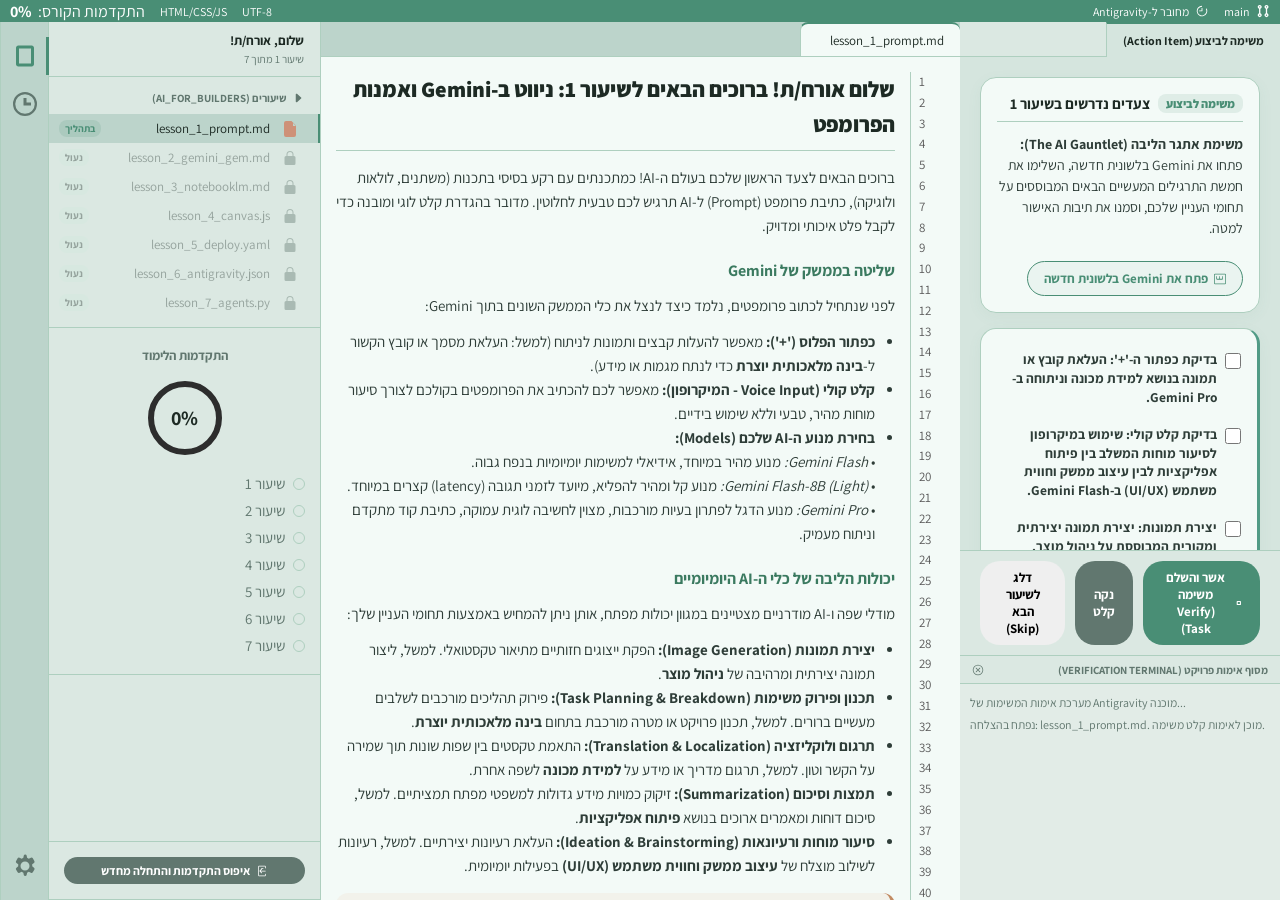
==== commit 89e850a1: "Bypass login screen, remove username registration, and interest selection requirement" ====
--- a/index.html
+++ b/index.html
@@ -54,7 +54,7 @@
             <!-- 2. Sidebar (Explorer & Lessons List) -->
             <aside class="ide-sidebar" id="explorer-sidebar">
                 <div class="sidebar-header" id="sidebar-user-header">
-                    <div style="font-weight: 700; color: var(--text-header); font-size: 13px;">ברוך שובך, <span id="sidebar-username">טוען...</span>!</div>
+                    <div style="font-weight: 700; color: var(--text-header); font-size: 13px;"><span id="sidebar-username">טוען...</span></div>
                     <div style="font-size: 11px; color: var(--text-muted); margin-top: 3px;">שיעור <span id="sidebar-lesson-count">1</span> מתוך 7</div>
                 </div>
                 <div class="sidebar-section">
@@ -89,7 +89,7 @@
                 <div class="sidebar-section user-section" style="margin-top: auto; padding: 15px; border-top: 1px solid var(--border-color); display: flex; justify-content: center;">
                     <button class="btn btn-secondary" id="btn-logout" style="width: 100%; font-size: 12px; padding: 6px 12px; justify-content: center; border-radius: 20px;">
                         <svg viewBox="0 0 16 16" width="12" height="12" style="margin-left: 6px;"><path fill="currentColor" d="M12 1h-8a1 1 0 0 0-1 1v12a1 1 0 0 0 1 1h8a1 1 0 0 0 1-1v-2a.5.5 0 0 0-1 0v2H4V2h8v2a.5.5 0 0 0 1 0V2a1 1 0 0 0-1-1zm-2 3.5a.5.5 0 0 0-.5-.5h-2a.5.5 0 0 0 0 1h2a.5.5 0 0 0 .5-.5zM7.854 10.854a.5.5 0 0 0 0-.708L6.207 8.5H12.5a.5.5 0 0 0 0-1H6.207l1.647-1.646a.5.5 0 0 0-.708-.708l-2.5 2.5a.5.5 0 0 0 0 .708l2.5 2.5a.5.5 0 0 0 .708 0z"></path></svg>
-                        <span>התנתקות / החלפת משתמש</span>
+                        <span>איפוס התקדמות והתחלה מחדש</span>
                     </button>
                 </div>
             </aside>
--- a/styles.css
+++ b/styles.css
@@ -862,7 +862,7 @@
     width: 100vw;
     height: 100vh;
     background-color: rgba(17, 17, 18, 0.96);
-    display: flex;
+    display: none;
     justify-content: center;
     align-items: center;
     z-index: 1000;
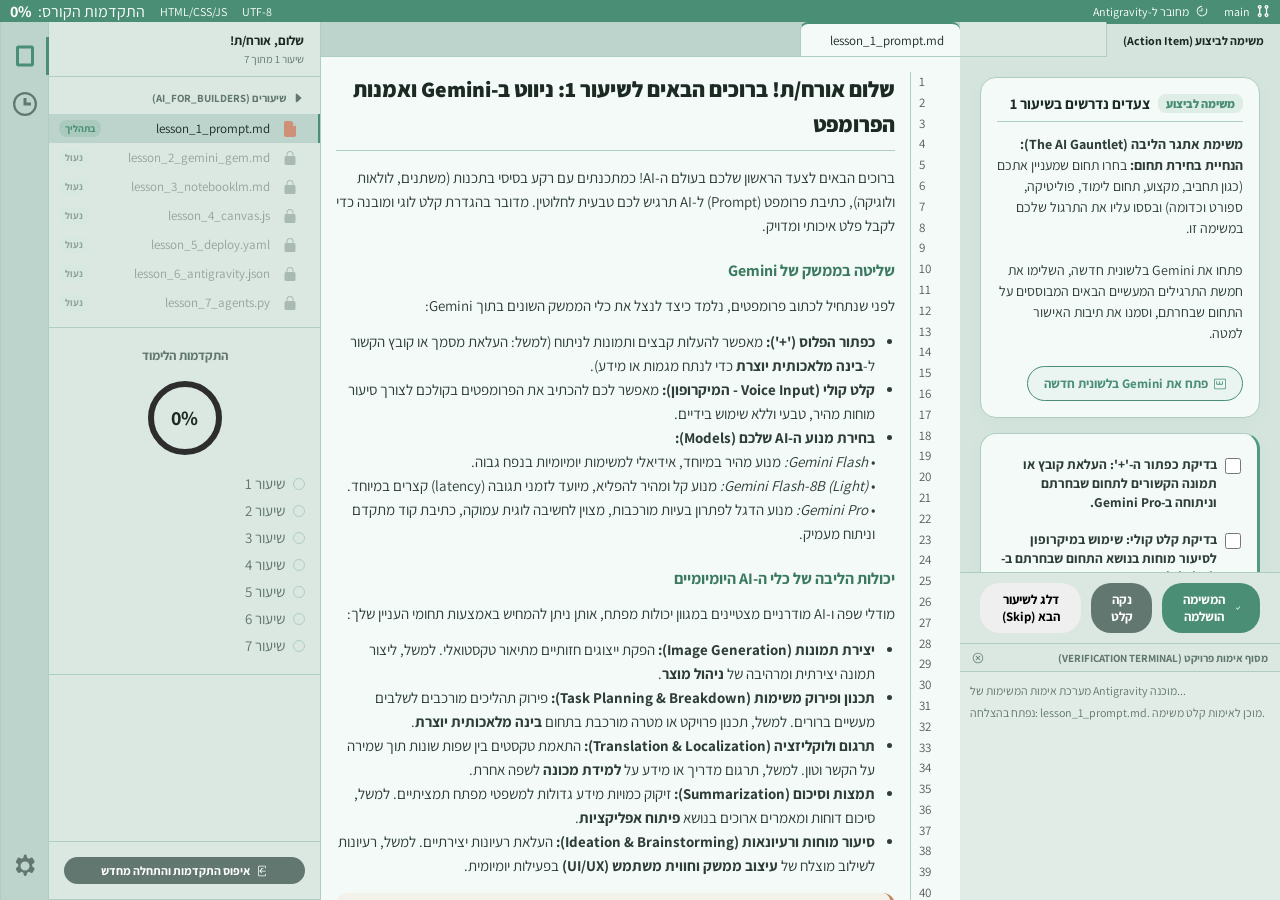
==== commit 6bca2ac4: "Standardize action completion button to המשימה הושלמה with checkmark icon" ====
--- a/index.html
+++ b/index.html
@@ -128,8 +128,8 @@
                 <!-- Run Simulator Actions (Unified Submit buttons) -->
                 <div class="sandbox-actions">
                     <button class="btn btn-primary" id="btn-run-code">
-                        <svg viewBox="0 0 16 16" width="14" height="14" style="margin-left: 6px;"><path fill="currentColor" d="M12 2H4a2 2 0 0 0-2 2v8a2 2 0 0 0 2 2h8a2 2 0 0 0 2-2V4a2 2 0 0 0-2-2zm-1 9H5V5h6v6z"></path></svg>
-                        <span>אשר והשלם משימה (Verify Task)</span>
+                        <svg viewBox="0 0 16 16" width="14" height="14" style="margin-left: 6px;"><path fill="currentColor" d="M10.97 4.97a.75.75 0 0 1 1.07 1.05l-3.99 4.99a.75.75 0 0 1-1.08.02L4.324 8.384a.75.75 0 1 1 1.06-1.06l2.094 2.093 3.473-4.425a.267.267 0 0 1 .02-.022z"></path></svg>
+                        <span>המשימה הושלמה</span>
                     </button>
                     <button class="btn btn-secondary" id="btn-reset-sandbox">נקה קלט</button>
                     <button class="btn btn-skip" id="btn-skip-lesson">דלג לשיעור הבא (Skip)</button>
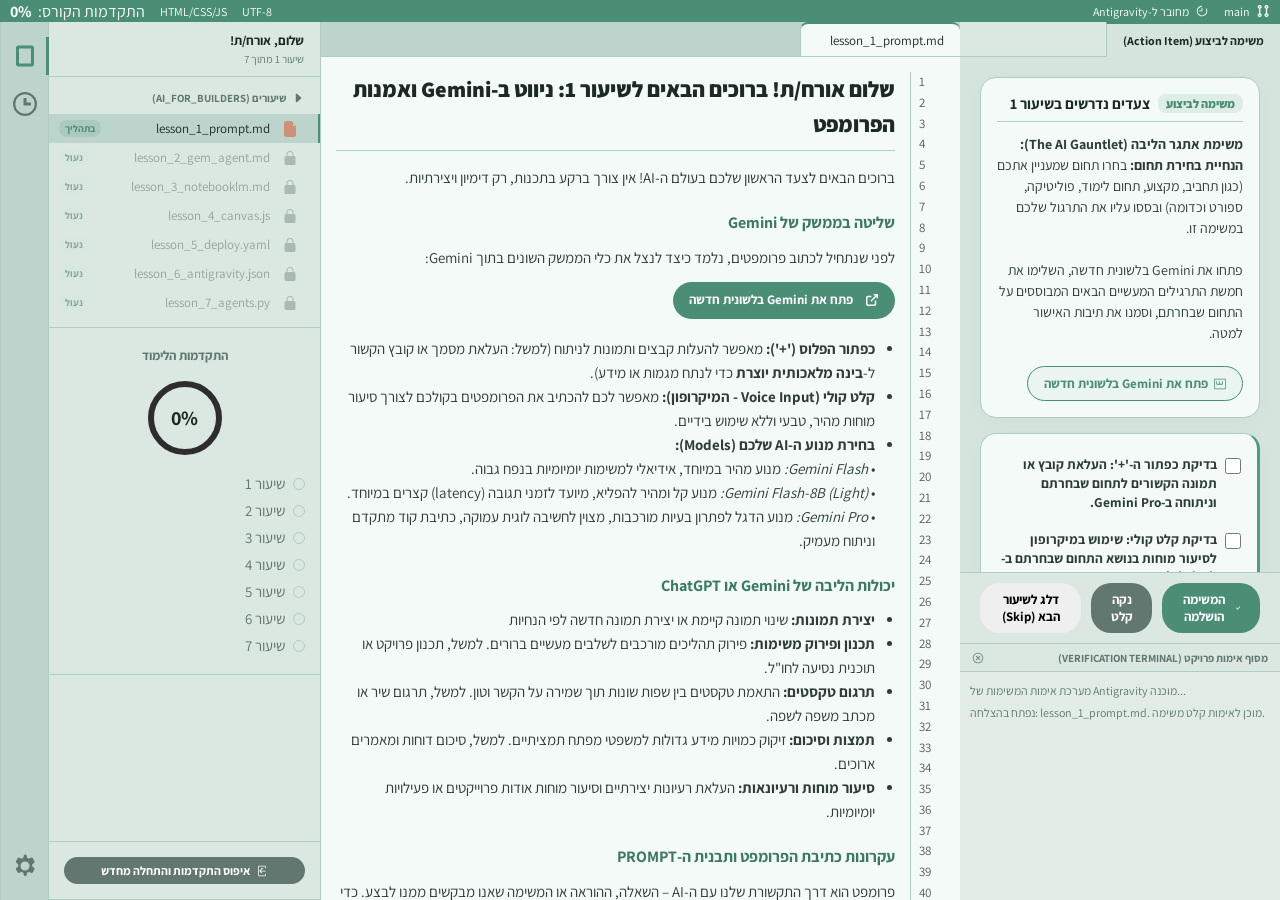
==== commit 1199ae8e: "update lesson 2: remove tips, insert intro text, reorder tools, edit practice description" ====
--- a/index.html
+++ b/index.html
@@ -203,6 +203,6 @@
     </div>
 
     <!-- Script loading -->
-    <script src="app-v3.js"></script>
+    <script src="app-v3.js?v=1.0.1"></script>
 </body>
 </html>
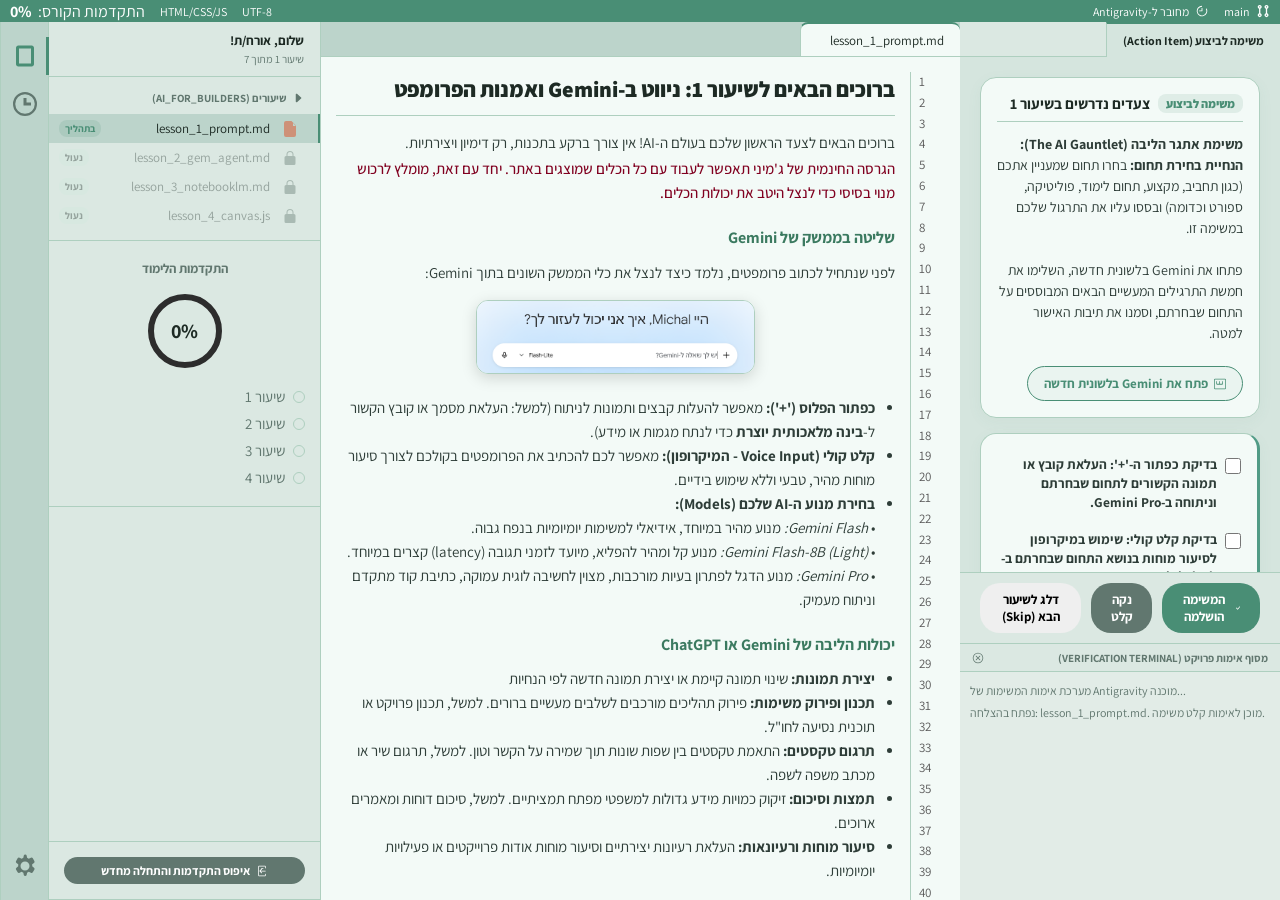
==== commit 6208d680: "Add Gemini Canvas review video to lesson 4" ====
--- a/index.html
+++ b/index.html
@@ -203,6 +203,6 @@
     </div>
 
     <!-- Script loading -->
-    <script src="app-v3.js?v=1.0.1"></script>
+    <script src="app-v3.js?v=1.0.2"></script>
 </body>
 </html>
